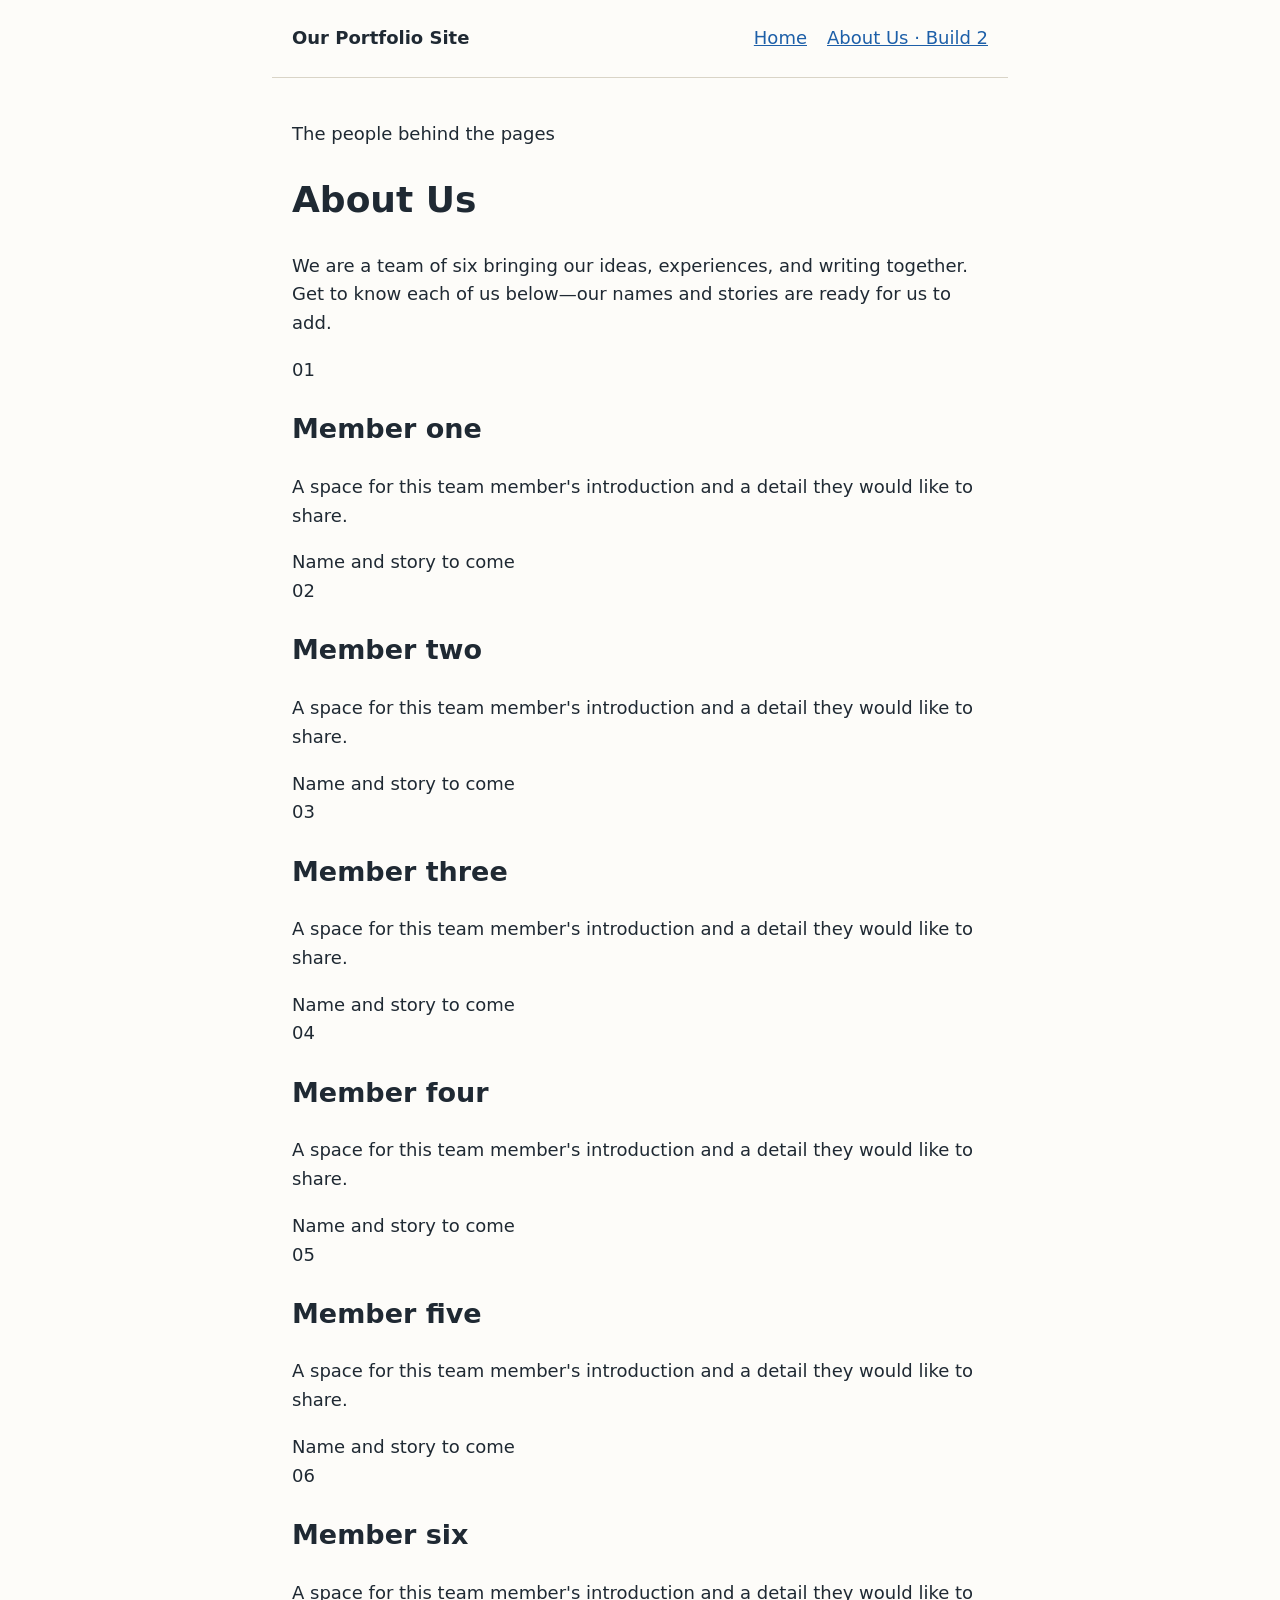
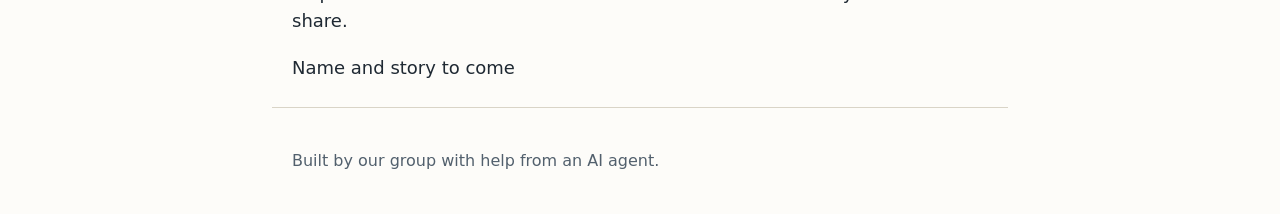
==== about.html @ 52dd85d2 "Agent: create about.html" ====
<!DOCTYPE html>
<html lang="en">
<head>
  <meta charset="utf-8">
  <meta name="viewport" content="width=device-width, initial-scale=1">
  <title>About Us · Our Portfolio Site</title>
  <link rel="preconnect" href="https://fonts.googleapis.com">
  <link rel="preconnect" href="https://fonts.gstatic.com" crossorigin>
  <link href="https://fonts.googleapis.com/css2?family=Playfair+Display:wght@600;700&display=swap" rel="stylesheet">
  <link rel="stylesheet" href="styles.css">
</head>
<body>
  <a class="skip-link" href="#main">Skip to main content</a>

  <header class="site-header">
    <p class="site-title"><a href="index.html">Our Portfolio Site</a></p>
    <nav aria-label="Main">
      <ul>
        <li><a href="index.html">Home</a></li>
        <li><a href="about.html" aria-current="page">About Us · Build 2</a></li>
      </ul>
    </nav>
  </header>

  <main class="about-page" id="main">
    <section class="about-intro" aria-labelledby="about-heading">
      <p class="about-eyebrow">The people behind the pages</p>
      <h1 id="about-heading">About Us</h1>
      <p>We are a team of six bringing our ideas, experiences, and writing together. Get to know each of us below—our names and stories are ready for us to add.</p>
    </section>

    <section aria-label="Meet the six team members">
      <div class="member-grid">
        <article class="member-card">
          <span class="member-number" aria-hidden="true">01</span>
          <h2>Member one</h2>
          <p>A space for this team member's introduction and a detail they would like to share.</p>
          <span class="member-prompt">Name and story to come</span>
        </article>
        <article class="member-card">
          <span class="member-number" aria-hidden="true">02</span>
          <h2>Member two</h2>
          <p>A space for this team member's introduction and a detail they would like to share.</p>
          <span class="member-prompt">Name and story to come</span>
        </article>
        <article class="member-card">
          <span class="member-number" aria-hidden="true">03</span>
          <h2>Member three</h2>
          <p>A space for this team member's introduction and a detail they would like to share.</p>
          <span class="member-prompt">Name and story to come</span>
        </article>
        <article class="member-card">
          <span class="member-number" aria-hidden="true">04</span>
          <h2>Member four</h2>
          <p>A space for this team member's introduction and a detail they would like to share.</p>
          <span class="member-prompt">Name and story to come</span>
        </article>
        <article class="member-card">
          <span class="member-number" aria-hidden="true">05</span>
          <h2>Member five</h2>
          <p>A space for this team member's introduction and a detail they would like to share.</p>
          <span class="member-prompt">Name and story to come</span>
        </article>
        <article class="member-card">
          <span class="member-number" aria-hidden="true">06</span>
          <h2>Member six</h2>
          <p>A space for this team member's introduction and a detail they would like to share.</p>
          <span class="member-prompt">Name and story to come</span>
        </article>
      </div>
    </section>
  </main>

  <footer class="site-footer">
    <p>Built by our group with help from an AI agent.</p>
  </footer>
</body>
</html>
---- styles.css ----
:root {
  --text: #1f2933;
  --muted: #52606d;
  --background: #fdfcf9;
  --accent: #1d5fa8;
  --border: #d9d4c7;
  --max-width: 46rem;
}

*,
*::before,
*::after {
  box-sizing: border-box;
}

body {
  margin: 0;
  font-family: system-ui, -apple-system, "Segoe UI", Roboto, sans-serif;
  font-size: 1.125rem;
  line-height: 1.6;
  color: var(--text);
  background: var(--background);
}

.site-header,
main,
.site-footer {
  max-width: var(--max-width);
  margin: 0 auto;
  padding: 1.5rem 1.25rem;
}

.site-header {
  display: flex;
  flex-wrap: wrap;
  align-items: baseline;
  justify-content: space-between;
  gap: 1rem;
  border-bottom: 1px solid var(--border);
}

.site-title {
  margin: 0;
  font-weight: 700;
}

.site-title a {
  color: inherit;
  text-decoration: none;
}

nav ul {
  display: flex;
  flex-wrap: wrap;
  gap: 1.25rem;
  margin: 0;
  padding: 0;
  list-style: none;
}

a {
  color: var(--accent);
}

a:focus-visible {
  outline: 3px solid var(--accent);
  outline-offset: 2px;
}

h1 {
  font-size: 2.25rem;
  line-height: 1.2;
}

img,
video {
  max-width: 100%;
  height: auto;
}

.site-footer {
  border-top: 1px solid var(--border);
  color: var(--muted);
  font-size: 1rem;
}

.skip-link {
  position: absolute;
  left: -999rem;
}

.skip-link:focus {
  left: 1rem;
  top: 1rem;
  padding: 0.5rem 0.75rem;
  background: var(--background);
}
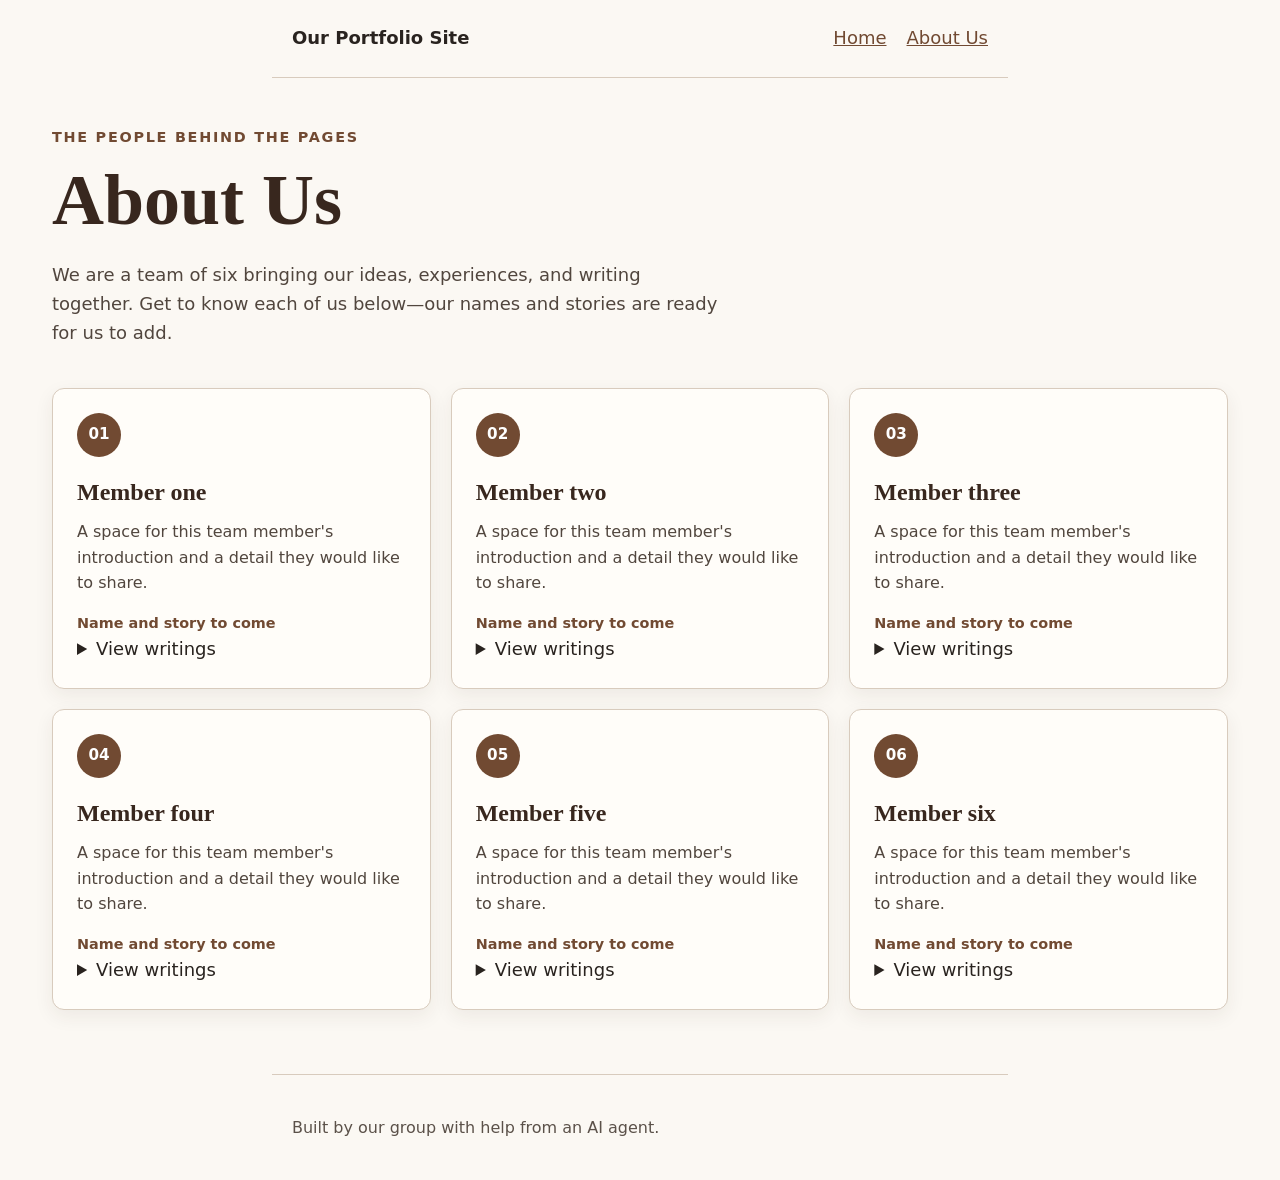
==== commit 14a0548a: "Agent: update about.html" ====
--- a/about.html
+++ b/about.html
@@ -17,7 +17,7 @@
     <nav aria-label="Main">
       <ul>
         <li><a href="index.html">Home</a></li>
-        <li><a href="about.html" aria-current="page">About Us · Build 2</a></li>
+        <li><a href="about.html" aria-current="page">About Us</a></li>
       </ul>
     </nav>
   </header>
@@ -36,36 +36,102 @@
           <h2>Member one</h2>
           <p>A space for this team member's introduction and a detail they would like to share.</p>
           <span class="member-prompt">Name and story to come</span>
+          <details>
+            <summary>View writings</summary>
+            <ul>
+              <li>
+                <details>
+                  <summary>Member one — Journal (awaiting submission)</summary>
+                  <p>The journal file for this member has not been provided yet.</p>
+                </details>
+              </li>
+            </ul>
+          </details>
         </article>
         <article class="member-card">
           <span class="member-number" aria-hidden="true">02</span>
           <h2>Member two</h2>
           <p>A space for this team member's introduction and a detail they would like to share.</p>
           <span class="member-prompt">Name and story to come</span>
+          <details>
+            <summary>View writings</summary>
+            <ul>
+              <li>
+                <details>
+                  <summary>Member two — Journal (awaiting submission)</summary>
+                  <p>The journal file for this member has not been provided yet.</p>
+                </details>
+              </li>
+            </ul>
+          </details>
         </article>
         <article class="member-card">
           <span class="member-number" aria-hidden="true">03</span>
           <h2>Member three</h2>
           <p>A space for this team member's introduction and a detail they would like to share.</p>
           <span class="member-prompt">Name and story to come</span>
+          <details>
+            <summary>View writings</summary>
+            <ul>
+              <li>
+                <details>
+                  <summary>Member three — Journal (awaiting submission)</summary>
+                  <p>The journal file for this member has not been provided yet.</p>
+                </details>
+              </li>
+            </ul>
+          </details>
         </article>
         <article class="member-card">
           <span class="member-number" aria-hidden="true">04</span>
           <h2>Member four</h2>
           <p>A space for this team member's introduction and a detail they would like to share.</p>
           <span class="member-prompt">Name and story to come</span>
+          <details>
+            <summary>View writings</summary>
+            <ul>
+              <li>
+                <details>
+                  <summary>Member four — Journal (awaiting submission)</summary>
+                  <p>The journal file for this member has not been provided yet.</p>
+                </details>
+              </li>
+            </ul>
+          </details>
         </article>
         <article class="member-card">
           <span class="member-number" aria-hidden="true">05</span>
           <h2>Member five</h2>
           <p>A space for this team member's introduction and a detail they would like to share.</p>
           <span class="member-prompt">Name and story to come</span>
+          <details>
+            <summary>View writings</summary>
+            <ul>
+              <li>
+                <details>
+                  <summary>Member five — Journal (awaiting submission)</summary>
+                  <p>The journal file for this member has not been provided yet.</p>
+                </details>
+              </li>
+            </ul>
+          </details>
         </article>
         <article class="member-card">
           <span class="member-number" aria-hidden="true">06</span>
           <h2>Member six</h2>
           <p>A space for this team member's introduction and a detail they would like to share.</p>
           <span class="member-prompt">Name and story to come</span>
+          <details>
+            <summary>View writings</summary>
+            <ul>
+              <li>
+                <details>
+                  <summary>Member six — Journal (awaiting submission)</summary>
+                  <p>The journal file for this member has not been provided yet.</p>
+                </details>
+              </li>
+            </ul>
+          </details>
         </article>
       </div>
     </section>
--- a/styles.css
+++ b/styles.css
@@ -1,9 +1,9 @@
 :root {
-  --text: #1f2933;
-  --muted: #52606d;
-  --background: #fdfcf9;
-  --accent: #1d5fa8;
-  --border: #d9d4c7;
+  --text: #29231f;
+  --muted: #5b5149;
+  --background: #fbf8f3;
+  --accent: #714a32;
+  --border: #d8cbbd;
   --max-width: 46rem;
 }
 
@@ -67,6 +67,12 @@
   outline-offset: 2px;
 }
 
+h1,
+h2,
+h3 {
+  font-family: "Playfair Display", Georgia, serif;
+}
+
 h1 {
   font-size: 2.25rem;
   line-height: 1.2;
@@ -95,3 +101,99 @@
   padding: 0.5rem 0.75rem;
   background: var(--background);
 }
+
+/* About Us: warm, editorial profile cards for the six team members. */
+.about-page {
+  max-width: 76rem;
+  padding-top: 3rem;
+  padding-bottom: 4rem;
+}
+
+.about-intro {
+  max-width: 44rem;
+  margin-bottom: 2.5rem;
+}
+
+.about-eyebrow {
+  margin: 0 0 0.5rem;
+  color: #714a32;
+  font-size: 0.9rem;
+  font-weight: 700;
+  letter-spacing: 0.12em;
+  text-transform: uppercase;
+}
+
+.about-page h1 {
+  margin: 0 0 1rem;
+  color: #38271e;
+  font-size: clamp(2.5rem, 7vw, 4.5rem);
+}
+
+.about-intro p:last-child {
+  max-width: 42rem;
+  margin-bottom: 0;
+  color: #51463e;
+}
+
+.member-grid {
+  display: grid;
+  grid-template-columns: repeat(3, minmax(0, 1fr));
+  gap: 1.25rem;
+}
+
+.member-card {
+  min-height: 15rem;
+  padding: 1.5rem;
+  border: 1px solid #d8cbbd;
+  border-radius: 0.75rem;
+  background: #fffdf9;
+  box-shadow: 0 0.4rem 1.2rem rgb(56 39 30 / 7%);
+}
+
+.member-number {
+  display: inline-grid;
+  width: 2.75rem;
+  height: 2.75rem;
+  place-items: center;
+  border-radius: 50%;
+  background: #714a32;
+  color: #fff;
+  font-size: 0.95rem;
+  font-weight: 700;
+}
+
+.member-card h2 {
+  margin: 1rem 0 0.5rem;
+  color: #38271e;
+  font-size: 1.5rem;
+}
+
+.member-card p {
+  margin: 0;
+  color: #51463e;
+  font-size: 1rem;
+}
+
+.member-prompt {
+  display: block;
+  margin-top: 1rem;
+  color: #714a32;
+  font-size: 0.9rem;
+  font-weight: 700;
+}
+
+@media (max-width: 52rem) {
+  .member-grid {
+    grid-template-columns: repeat(2, minmax(0, 1fr));
+  }
+}
+
+@media (max-width: 34rem) {
+  .member-grid {
+    grid-template-columns: 1fr;
+  }
+
+  .about-page {
+    padding-top: 2rem;
+  }
+}
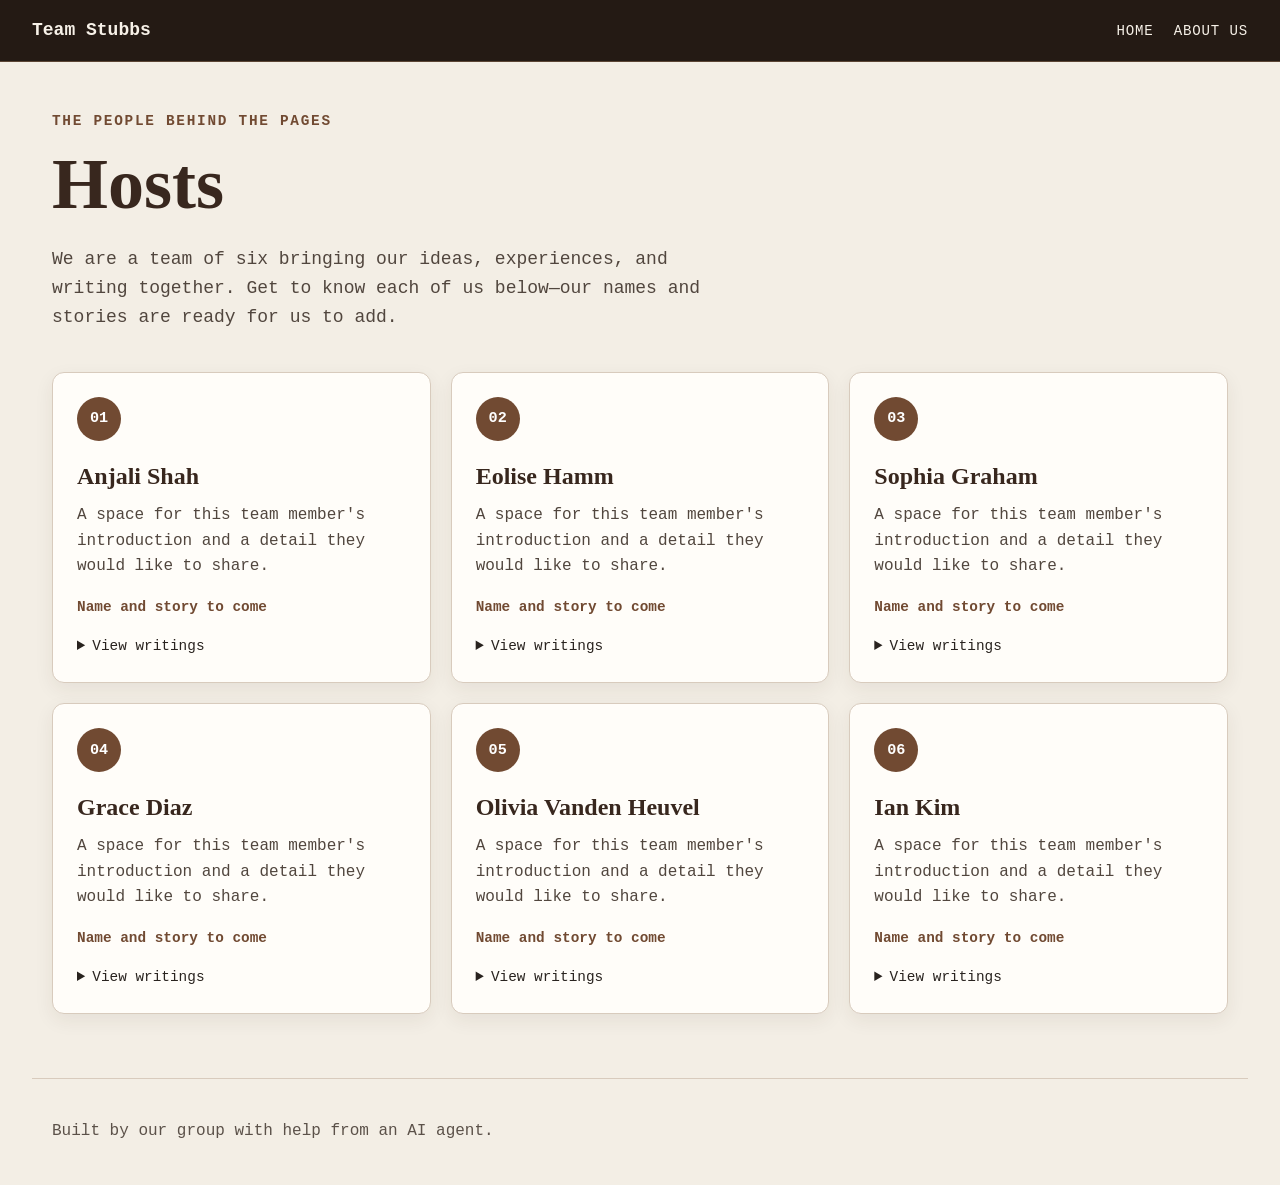
==== commit c3e6fee8: "Agent: update about.html" ====
--- a/about.html
+++ b/about.html
@@ -3,7 +3,7 @@
 <head>
   <meta charset="utf-8">
   <meta name="viewport" content="width=device-width, initial-scale=1">
-  <title>About Us · Our Portfolio Site</title>
+  <title>Hosts · Team Stubbs</title>
   <link rel="preconnect" href="https://fonts.googleapis.com">
   <link rel="preconnect" href="https://fonts.gstatic.com" crossorigin>
   <link href="https://fonts.googleapis.com/css2?family=Playfair+Display:wght@600;700&display=swap" rel="stylesheet">
@@ -13,7 +13,7 @@
   <a class="skip-link" href="#main">Skip to main content</a>
 
   <header class="site-header">
-    <p class="site-title"><a href="index.html">Our Portfolio Site</a></p>
+    <p class="site-title"><a href="index.html">Team Stubbs</a></p>
     <nav aria-label="Main">
       <ul>
         <li><a href="index.html">Home</a></li>
@@ -25,7 +25,7 @@
   <main class="about-page" id="main">
     <section class="about-intro" aria-labelledby="about-heading">
       <p class="about-eyebrow">The people behind the pages</p>
-      <h1 id="about-heading">About Us</h1>
+      <h1 id="about-heading">Hosts</h1>
       <p>We are a team of six bringing our ideas, experiences, and writing together. Get to know each of us below—our names and stories are ready for us to add.</p>
     </section>
 
@@ -33,7 +33,7 @@
       <div class="member-grid">
         <article class="member-card">
           <span class="member-number" aria-hidden="true">01</span>
-          <h2>Member one</h2>
+          <h2>Anjali Shah</h2>
           <p>A space for this team member's introduction and a detail they would like to share.</p>
           <span class="member-prompt">Name and story to come</span>
           <details>
@@ -41,7 +41,7 @@
             <ul>
               <li>
                 <details>
-                  <summary>Member one — Journal (awaiting submission)</summary>
+                  <summary id="journal-anjali">Anjali Shah — Journal (awaiting submission)</summary>
                   <p>The journal file for this member has not been provided yet.</p>
                 </details>
               </li>
@@ -50,7 +50,7 @@
         </article>
         <article class="member-card">
           <span class="member-number" aria-hidden="true">02</span>
-          <h2>Member two</h2>
+          <h2>Eolise Hamm</h2>
           <p>A space for this team member's introduction and a detail they would like to share.</p>
           <span class="member-prompt">Name and story to come</span>
           <details>
@@ -58,7 +58,7 @@
             <ul>
               <li>
                 <details>
-                  <summary>Member two — Journal (awaiting submission)</summary>
+                  <summary id="journal-eloise">Eolise Hamm — Journal (awaiting submission)</summary>
                   <p>The journal file for this member has not been provided yet.</p>
                 </details>
               </li>
@@ -67,7 +67,7 @@
         </article>
         <article class="member-card">
           <span class="member-number" aria-hidden="true">03</span>
-          <h2>Member three</h2>
+          <h2>Sophia Graham</h2>
           <p>A space for this team member's introduction and a detail they would like to share.</p>
           <span class="member-prompt">Name and story to come</span>
           <details>
@@ -75,7 +75,7 @@
             <ul>
               <li>
                 <details>
-                  <summary>Member three — Journal (awaiting submission)</summary>
+                  <summary id="journal-sophia">Sophia Graham — Journal (awaiting submission)</summary>
                   <p>The journal file for this member has not been provided yet.</p>
                 </details>
               </li>
@@ -84,7 +84,7 @@
         </article>
         <article class="member-card">
           <span class="member-number" aria-hidden="true">04</span>
-          <h2>Member four</h2>
+          <h2>Grace Diaz</h2>
           <p>A space for this team member's introduction and a detail they would like to share.</p>
           <span class="member-prompt">Name and story to come</span>
           <details>
@@ -92,7 +92,7 @@
             <ul>
               <li>
                 <details>
-                  <summary>Member four — Journal (awaiting submission)</summary>
+                  <summary id="journal-grace">Grace Diaz — Journal (awaiting submission)</summary>
                   <p>The journal file for this member has not been provided yet.</p>
                 </details>
               </li>
@@ -101,7 +101,7 @@
         </article>
         <article class="member-card">
           <span class="member-number" aria-hidden="true">05</span>
-          <h2>Member five</h2>
+          <h2>Olivia Vanden Heuvel</h2>
           <p>A space for this team member's introduction and a detail they would like to share.</p>
           <span class="member-prompt">Name and story to come</span>
           <details>
@@ -109,7 +109,7 @@
             <ul>
               <li>
                 <details>
-                  <summary>Member five — Journal (awaiting submission)</summary>
+                  <summary id="journal-olivia">Olivia Vanden Heuvel — Journal (awaiting submission)</summary>
                   <p>The journal file for this member has not been provided yet.</p>
                 </details>
               </li>
@@ -118,7 +118,7 @@
         </article>
         <article class="member-card">
           <span class="member-number" aria-hidden="true">06</span>
-          <h2>Member six</h2>
+          <h2>Ian Kim</h2>
           <p>A space for this team member's introduction and a detail they would like to share.</p>
           <span class="member-prompt">Name and story to come</span>
           <details>
@@ -126,7 +126,7 @@
             <ul>
               <li>
                 <details>
-                  <summary>Member six — Journal (awaiting submission)</summary>
+                  <summary id="journal-ian">Ian Kim — Journal (awaiting submission)</summary>
                   <p>The journal file for this member has not been provided yet.</p>
                 </details>
               </li>
--- a/styles.css
+++ b/styles.css
@@ -4,7 +4,7 @@
   --background: #fbf8f3;
   --accent: #714a32;
   --border: #d8cbbd;
-  --max-width: 46rem;
+  --max-width: 76rem;
 }
 
 *,
@@ -15,11 +15,11 @@
 
 body {
   margin: 0;
-  font-family: system-ui, -apple-system, "Segoe UI", Roboto, sans-serif;
+  font-family: "IBM Plex Mono", "SFMono-Regular", Consolas, monospace;
   font-size: 1.125rem;
   line-height: 1.6;
   color: var(--text);
-  background: var(--background);
+  background: #f3eee5;
 }
 
 .site-header,
@@ -39,6 +39,15 @@
   border-bottom: 1px solid var(--border);
 }
 
+.site-header {
+  position: relative;
+  max-width: 100%;
+  padding: 1rem max(1.5rem, calc((100vw - 76rem) / 2));
+  background: #241a14;
+  color: #f7f1e8;
+  border-bottom-color: #5b4534;
+}
+
 .site-title {
   margin: 0;
   font-weight: 700;
@@ -59,7 +68,66 @@
 }
 
 a {
-  color: var(--accent);
+  color: #744a2e;
+}
+
+.site-header a {
+  color: #f7f1e8;
+  text-decoration: none;
+}
+
+.site-header a:hover,
+.site-header a:focus-visible {
+  color: #e0b987;
+}
+
+nav a {
+  font-size: 0.88rem;
+  letter-spacing: 0.06em;
+  text-transform: uppercase;
+}
+
+.nav-dropdown {
+  position: relative;
+}
+
+.nav-dropdown summary {
+  cursor: pointer;
+  font-size: 0.88rem;
+  letter-spacing: 0.06em;
+  text-transform: uppercase;
+}
+
+.dropdown-menu {
+  position: absolute;
+  z-index: 5;
+  top: 100%;
+  right: 0;
+  display: none;
+  width: min(22rem, 85vw);
+  max-height: 70vh;
+  overflow-y: auto;
+  padding: 0.5rem;
+  border: 1px solid #72563e;
+  background: #241a14;
+  box-shadow: 0 0.8rem 2rem rgb(0 0 0 / 30%);
+}
+
+.nav-dropdown details[open] .dropdown-menu,
+.nav-dropdown:hover .dropdown-menu,
+.nav-dropdown:focus-within .dropdown-menu {
+  display: block;
+}
+
+.dropdown-menu li {
+  padding: 0.35rem 0.55rem;
+}
+
+.dropdown-menu a {
+  display: block;
+  padding: 0.35rem;
+  font-size: 0.78rem;
+  text-transform: none;
 }
 
 a:focus-visible {
@@ -98,8 +166,10 @@
 .skip-link:focus {
   left: 1rem;
   top: 1rem;
+  z-index: 10;
   padding: 0.5rem 0.75rem;
   background: var(--background);
+  color: #29231f;
 }
 
 /* About Us: warm, editorial profile cards for the six team members. */
@@ -182,6 +252,41 @@
   font-weight: 700;
 }
 
+.member-photo {
+  display: grid;
+  min-height: 10rem;
+  margin-top: 1rem;
+  place-items: center;
+  border: 1px dashed #94765d;
+  background: linear-gradient(145deg, #ded0bd, #b89b7d);
+  color: #38271e;
+  font-size: 0.8rem;
+  letter-spacing: 0.08em;
+  text-transform: uppercase;
+}
+
+.member-facts {
+  margin: 1rem 0 0;
+  padding: 0;
+  list-style: none;
+  color: #51463e;
+  font-size: 0.9rem;
+}
+
+.member-facts li {
+  padding: 0.3rem 0;
+  border-bottom: 1px solid #e7ded2;
+}
+
+.member-card details {
+  margin-top: 1rem;
+  font-size: 0.9rem;
+}
+
+.member-card summary {
+  cursor: pointer;
+}
+
 @media (max-width: 52rem) {
   .member-grid {
     grid-template-columns: repeat(2, minmax(0, 1fr));
@@ -189,6 +294,14 @@
 }
 
 @media (max-width: 34rem) {
+  .site-header {
+    padding: 1rem;
+  }
+
+  .site-header nav ul {
+    gap: 0.75rem;
+  }
+
   .member-grid {
     grid-template-columns: 1fr;
   }
@@ -197,3 +310,199 @@
     padding-top: 2rem;
   }
 }
+
+/* Cinematic, warm-toned home page and essay archive. */
+.hero {
+  position: relative;
+  display: flex;
+  min-height: min(47rem, calc(100vh - 4rem));
+  max-width: none;
+  margin: 0;
+  padding: clamp(3rem, 10vw, 9rem) max(1.5rem, calc((100vw - 76rem) / 2));
+  align-items: center;
+  overflow: hidden;
+  color: #fff8ee;
+  background:
+    linear-gradient(90deg, rgb(22 16 12 / 94%) 0%, rgb(36 25 17 / 76%) 42%, rgb(36 25 17 / 18%) 100%),
+    linear-gradient(0deg, #241a14 0%, transparent 55%),
+    radial-gradient(ellipse at 75% 45%, #b27d49 0%, #735035 24%, #3d2c20 48%, #1b1715 78%);
+}
+
+.hero::after {
+  position: absolute;
+  right: -6%;
+  bottom: 0;
+  width: 72%;
+  height: 40%;
+  content: "";
+  background: linear-gradient(172deg, transparent 42%, rgb(20 17 15 / 85%) 43% 65%, transparent 66%), linear-gradient(188deg, transparent 48%, rgb(15 14 13 / 75%) 49% 72%, transparent 73%);
+  opacity: 0.85;
+  pointer-events: none;
+}
+
+.hero-content,
+.hero-caption {
+  position: relative;
+  z-index: 1;
+}
+
+.hero-content {
+  max-width: 48rem;
+}
+
+.hero-kicker,
+.section-kicker {
+  color: #d9b58c;
+  font-size: 0.78rem;
+  letter-spacing: 0.2em;
+  text-transform: uppercase;
+}
+
+.hero h1 {
+  margin: 1rem 0;
+  font-family: "Playfair Display", Georgia, serif;
+  font-size: clamp(3.3rem, 9vw, 7.5rem);
+  font-weight: 600;
+  line-height: 0.98;
+}
+
+.hero h1 em {
+  color: #ddb98e;
+  font-weight: 600;
+}
+
+.hero-copy {
+  max-width: 35rem;
+  color: #f0e6d8;
+  font-size: clamp(1rem, 2vw, 1.25rem);
+}
+
+.hero-link {
+  display: inline-block;
+  margin-top: 1.5rem;
+  padding: 0.85rem 1rem;
+  border: 1px solid #d9b58c;
+  color: #fff8ee;
+  text-decoration: none;
+  text-transform: uppercase;
+  letter-spacing: 0.08em;
+}
+
+.hero-caption {
+  position: absolute;
+  right: max(1.5rem, calc((100vw - 76rem) / 2));
+  bottom: 1.5rem;
+  margin: 0;
+  color: #e0c6a8;
+  font-size: 0.72rem;
+  letter-spacing: 0.12em;
+}
+
+.ideas-section,
+.essay-section {
+  max-width: 76rem;
+  margin: 0 auto;
+  padding: clamp(3rem, 7vw, 6rem) 1.5rem;
+}
+
+.ideas-section h2,
+.essay-section h2 {
+  max-width: 46rem;
+  margin: 0.5rem 0 2rem;
+  color: #38271e;
+  font-family: "Playfair Display", Georgia, serif;
+  font-size: clamp(2rem, 5vw, 3.5rem);
+  line-height: 1.15;
+}
+
+.idea-grid {
+  display: grid;
+  grid-template-columns: repeat(3, minmax(0, 1fr));
+  gap: 1rem;
+}
+
+.idea-grid article {
+  padding: 1.5rem;
+  border-top: 1px solid #9e8064;
+  background: #ebe2d6;
+}
+
+.idea-grid article > span {
+  color: #714a32;
+  font-size: 0.8rem;
+}
+
+.idea-grid h3 {
+  margin: 1.5rem 0 0.5rem;
+  color: #38271e;
+  font-size: 1.5rem;
+}
+
+.idea-grid p,
+.archive-note {
+  color: #51463e;
+}
+
+.essay-section {
+  max-width: none;
+  padding-right: max(1.5rem, calc((100vw - 76rem) / 2));
+  padding-left: max(1.5rem, calc((100vw - 76rem) / 2));
+  background: #e8ded1;
+}
+
+.essay-section > h2,
+.essay-section > p {
+  max-width: 76rem;
+}
+
+.essay-list {
+  display: grid;
+  max-width: 76rem;
+  grid-template-columns: repeat(2, minmax(0, 1fr));
+  gap: 0;
+  margin: 2rem 0 0;
+  padding: 0;
+  list-style: none;
+  border-top: 1px solid #c5b39f;
+}
+
+.essay-list li {
+  padding: 0.9rem 0.5rem;
+  border-bottom: 1px solid #c5b39f;
+  color: #38271e;
+}
+
+.essay-list a {
+  display: block;
+  color: #38271e;
+  text-decoration: none;
+}
+
+.essay-list a:hover {
+  text-decoration: underline;
+}
+
+.essay-list span {
+  display: block;
+  color: #5b5149;
+  font-size: 0.8rem;
+}
+
+@media (max-width: 40rem) {
+  .hero {
+    min-height: 80vh;
+    padding-right: 1.25rem;
+    padding-left: 1.25rem;
+  }
+
+  .idea-grid,
+  .essay-list {
+    grid-template-columns: 1fr;
+  }
+
+  .hero-caption {
+    right: 1.25rem;
+    left: 1.25rem;
+    font-size: 0.65rem;
+  }
+}
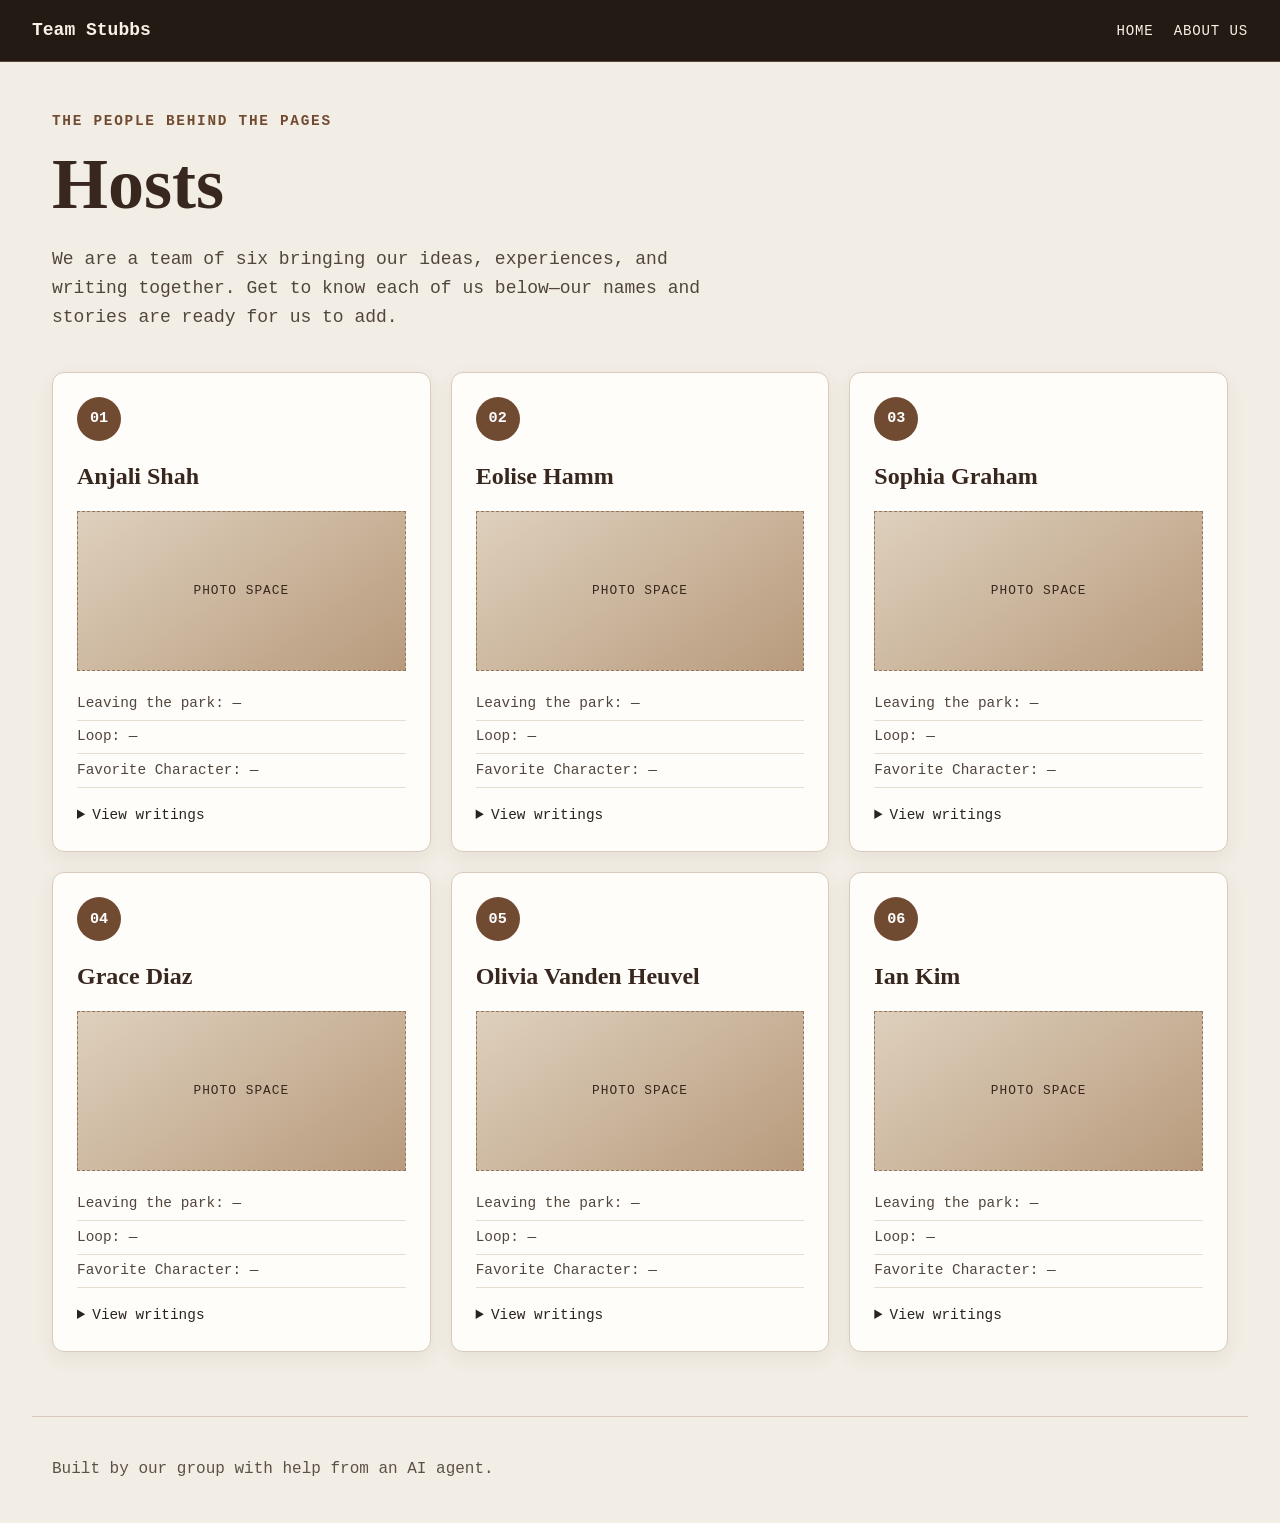
==== commit 3148c24d: "Agent: update about.html" ====
--- a/about.html
+++ b/about.html
@@ -34,8 +34,12 @@
         <article class="member-card">
           <span class="member-number" aria-hidden="true">01</span>
           <h2>Anjali Shah</h2>
-          <p>A space for this team member's introduction and a detail they would like to share.</p>
-          <span class="member-prompt">Name and story to come</span>
+          <div class="member-photo">Photo space</div>
+          <ul class="member-facts">
+            <li>Leaving the park: —</li>
+            <li>Loop: —</li>
+            <li>Favorite Character: —</li>
+          </ul>
           <details>
             <summary>View writings</summary>
             <ul>
@@ -51,8 +55,12 @@
         <article class="member-card">
           <span class="member-number" aria-hidden="true">02</span>
           <h2>Eolise Hamm</h2>
-          <p>A space for this team member's introduction and a detail they would like to share.</p>
-          <span class="member-prompt">Name and story to come</span>
+          <div class="member-photo">Photo space</div>
+          <ul class="member-facts">
+            <li>Leaving the park: —</li>
+            <li>Loop: —</li>
+            <li>Favorite Character: —</li>
+          </ul>
           <details>
             <summary>View writings</summary>
             <ul>
@@ -68,8 +76,12 @@
         <article class="member-card">
           <span class="member-number" aria-hidden="true">03</span>
           <h2>Sophia Graham</h2>
-          <p>A space for this team member's introduction and a detail they would like to share.</p>
-          <span class="member-prompt">Name and story to come</span>
+          <div class="member-photo">Photo space</div>
+          <ul class="member-facts">
+            <li>Leaving the park: —</li>
+            <li>Loop: —</li>
+            <li>Favorite Character: —</li>
+          </ul>
           <details>
             <summary>View writings</summary>
             <ul>
@@ -85,8 +97,12 @@
         <article class="member-card">
           <span class="member-number" aria-hidden="true">04</span>
           <h2>Grace Diaz</h2>
-          <p>A space for this team member's introduction and a detail they would like to share.</p>
-          <span class="member-prompt">Name and story to come</span>
+          <div class="member-photo">Photo space</div>
+          <ul class="member-facts">
+            <li>Leaving the park: —</li>
+            <li>Loop: —</li>
+            <li>Favorite Character: —</li>
+          </ul>
           <details>
             <summary>View writings</summary>
             <ul>
@@ -102,8 +118,12 @@
         <article class="member-card">
           <span class="member-number" aria-hidden="true">05</span>
           <h2>Olivia Vanden Heuvel</h2>
-          <p>A space for this team member's introduction and a detail they would like to share.</p>
-          <span class="member-prompt">Name and story to come</span>
+          <div class="member-photo">Photo space</div>
+          <ul class="member-facts">
+            <li>Leaving the park: —</li>
+            <li>Loop: —</li>
+            <li>Favorite Character: —</li>
+          </ul>
           <details>
             <summary>View writings</summary>
             <ul>
@@ -119,8 +139,12 @@
         <article class="member-card">
           <span class="member-number" aria-hidden="true">06</span>
           <h2>Ian Kim</h2>
-          <p>A space for this team member's introduction and a detail they would like to share.</p>
-          <span class="member-prompt">Name and story to come</span>
+          <div class="member-photo">Photo space</div>
+          <ul class="member-facts">
+            <li>Leaving the park: —</li>
+            <li>Loop: —</li>
+            <li>Favorite Character: —</li>
+          </ul>
           <details>
             <summary>View writings</summary>
             <ul>
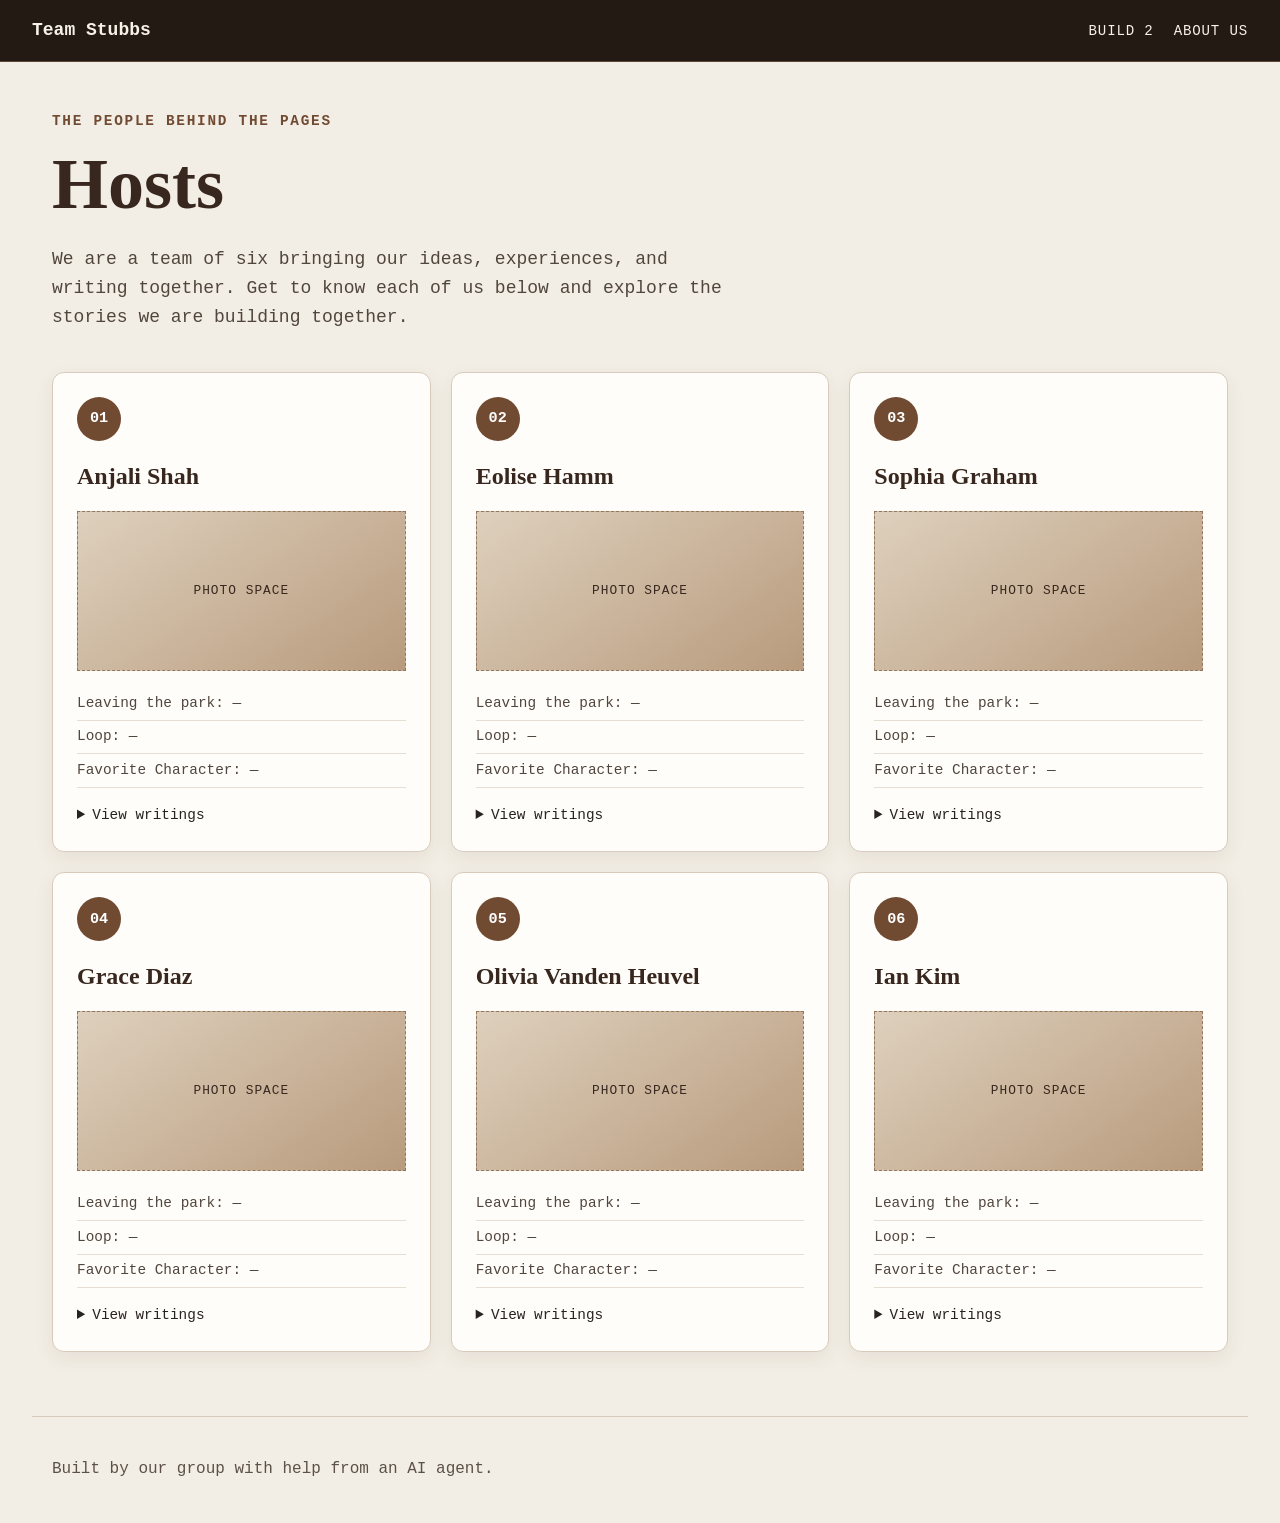
==== commit c30fb8e9: "Agent: update about.html" ====
--- a/about.html
+++ b/about.html
@@ -16,7 +16,7 @@
     <p class="site-title"><a href="index.html">Team Stubbs</a></p>
     <nav aria-label="Main">
       <ul>
-        <li><a href="index.html">Home</a></li>
+        <li><a href="index.html">Build 2</a></li>
         <li><a href="about.html" aria-current="page">About Us</a></li>
       </ul>
     </nav>
@@ -26,7 +26,7 @@
     <section class="about-intro" aria-labelledby="about-heading">
       <p class="about-eyebrow">The people behind the pages</p>
       <h1 id="about-heading">Hosts</h1>
-      <p>We are a team of six bringing our ideas, experiences, and writing together. Get to know each of us below—our names and stories are ready for us to add.</p>
+      <p>We are a team of six bringing our ideas, experiences, and writing together. Get to know each of us below and explore the stories we are building together.</p>
     </section>
 
     <section aria-label="Meet the six team members">
